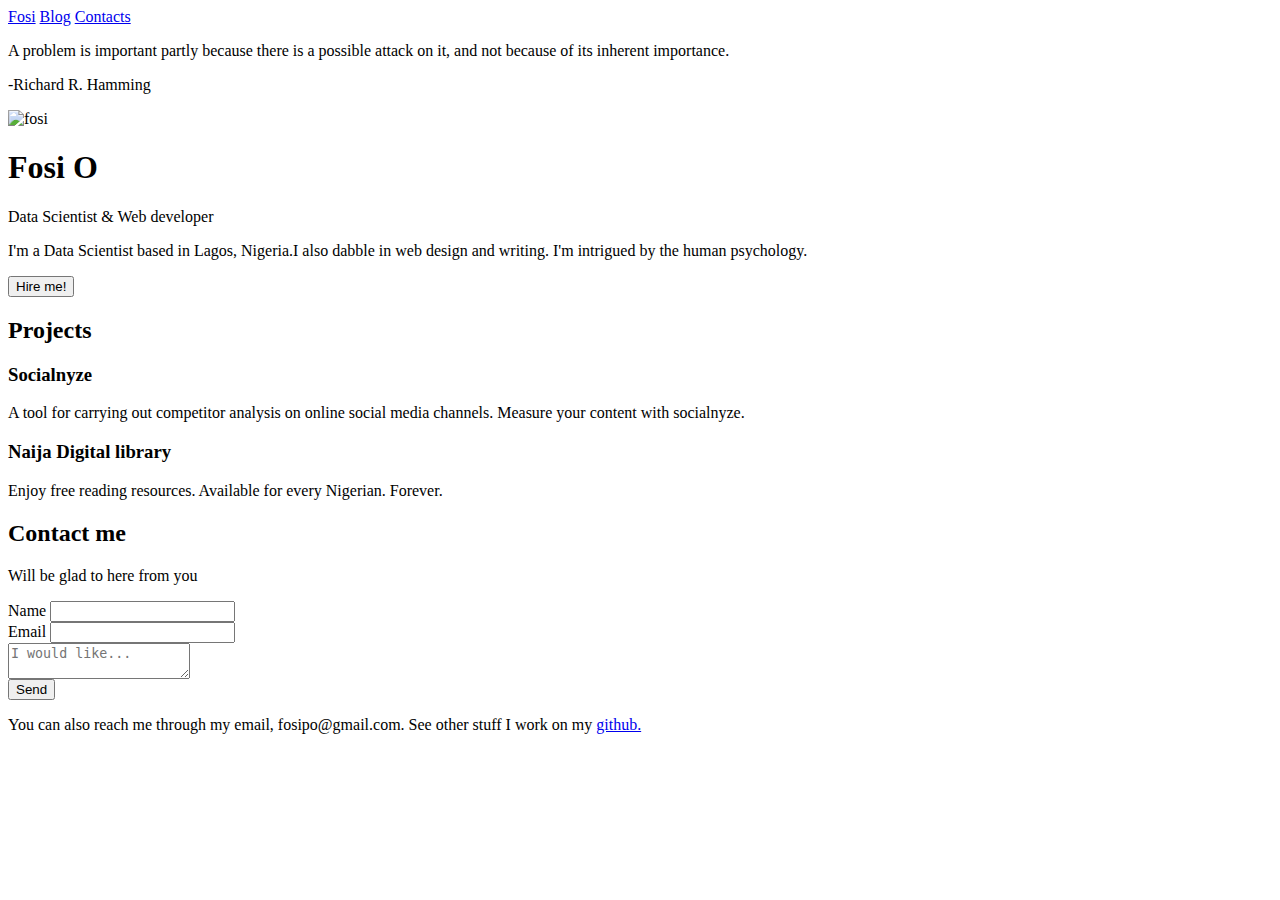
==== index.html @ 05fe22f9 "new changes" ====
<DOCTYPE HTML!>
    <html>

    <head>
        <meta charset="utf-8">

        <!--CSS-->
        <link rel="stylesheet" type="text/css" href="../MENTORDEVS-STAGE-2/css/true.css">
    </head>

    <body>
        <header class="container-wide">
            <nav>
                <a href="./" class="brand">Fosi</a>
                <span class="align-right">
              <a href="./">Blog</a>
              <a href="#contact-form">Contacts</a>
            </span>
            </nav>
        </header>
        <main>
            <div class="cover-and-quote">
                <div class="quote-card card">
                    <p class="quote">A problem is important partly because there is a possible attack on it, and not because of its inherent importance.</p>
                    <p class="attribution">-Richard R. Hamming</p>
                </div>
            </div>

            <div class="introduction">
                <div class="card intro-card">
                    <div class="bio">
                        <img src="../MENTORDEVS-STAGE-2/media/osinimu_avatar.png" class="profile" alt="fosi">
                        <div class="name-card">
                            <h1> Fosi O</h1>
                            <p>Data Scientist & Web developer</p>
                        </div>
                    </div>
                    <div class="intro-text">
                        <p> I'm a Data Scientist based in Lagos, Nigeria.I also dabble in web design and writing. I'm intrigued by the human psychology.</p>
                    </div>
                    <button type="button">Hire me!</button>
                </div>
            </div>
            <div class="project">
                <div class="project-card card">
                    <h2>Projects</h2>
                    <!--Insert individual project cards here-->
                    <div class="single-project-card card un">
                        <div class="project-description">
                            <h3>Socialnyze</h3>
                            <p>A tool for carrying out competitor analysis on online social media channels. Measure your content with socialnyze.</p>
                        </div>
                    </div>
                    <div class="single-project-card card deux">
                        <div class="project-description">
                            <h3>Naija Digital library</h3>
                            <p>Enjoy free reading resources. Available for every Nigerian. Forever.</p>
                        </div>
                    </div>
                    <div class="clear"></div>
                </div>
            </div>
            <div id="contact-form" class="contact-form">
                <div class="contact-form-card card">
                    <h2>Contact me</h2>
                    <p>Will be glad to here from you</p>
                    <form action="./">
                        <div class="input-group half">
                            <label for="name">Name</label>
                            <input type="text" name="name" id="name">
                        </div>
                        <div class="input-group half last">
                            <label for="email">Email</label>
                            <input type="email" name="email" id="email">
                        </div>
                        <div class="input-group text-area clear">
                            <label for="message" hidden>Message</label>
                            <textarea name="message" id="message" placeholder="I would like..."></textarea>
                        </div>
                        <button type="submit">Send</button>
                    </form>
                </div>
                <p class="stand-alone">You can also reach me through my email, fosipo@gmail.com. See other stuff I work on my <a href="www.githun.com/osinimu">github.</a></p>
            </div>

        </main>
        <footer></footer>
    </body>

    </html>
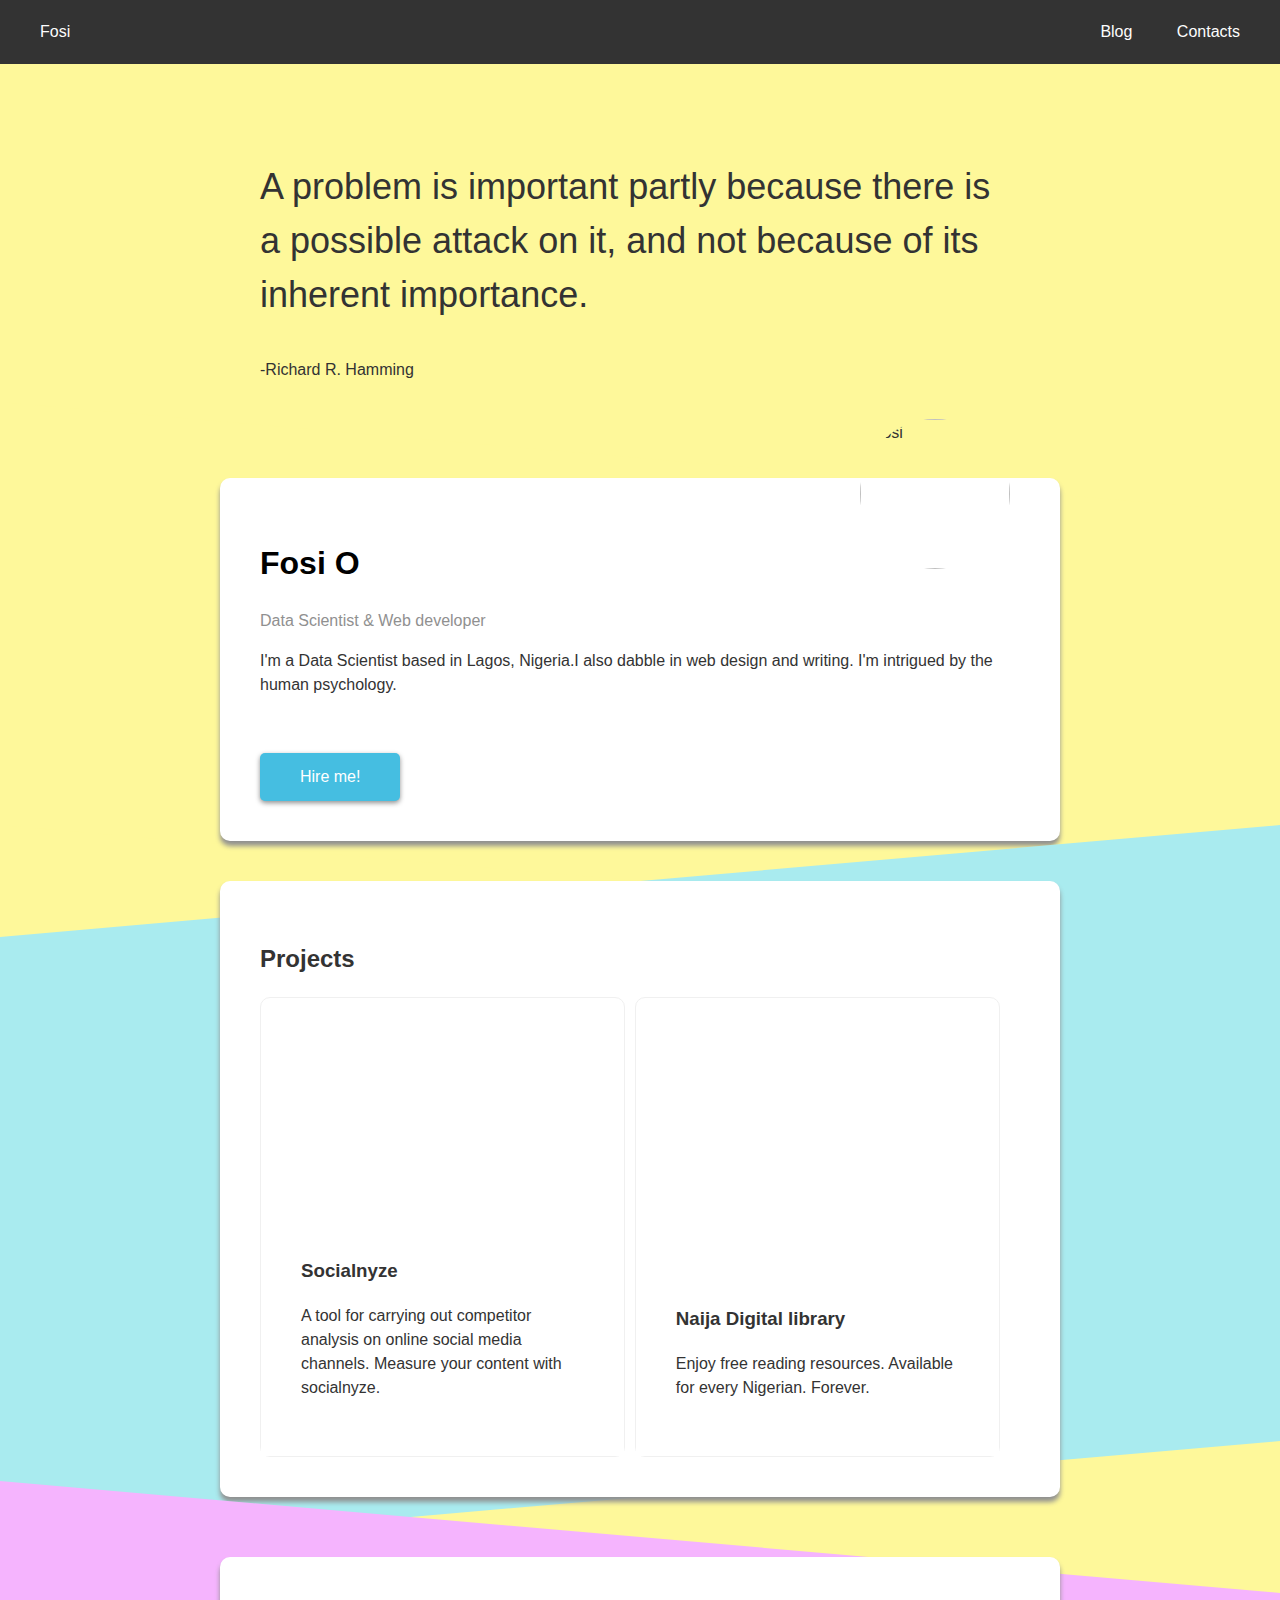
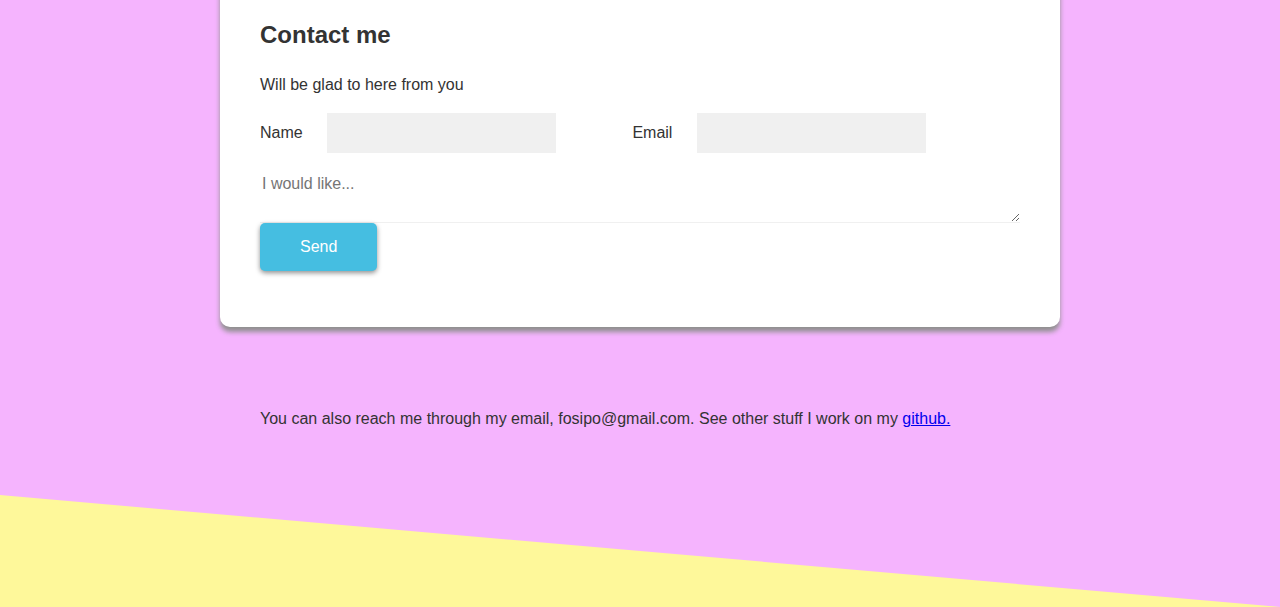
==== commit b4c94182: "css updates 2" ====
--- a/index.html
+++ b/index.html
@@ -5,7 +5,7 @@
         <meta charset="utf-8">
 
         <!--CSS-->
-        <link rel="stylesheet" type="text/css" href="../MENTORDEVS-STAGE-2/css/true.css">
+        <link rel="stylesheet" type="text/css" href="./css/true.css">
     </head>
 
     <body>
--- a/css/true.css
+++ b/css/true.css
@@ -0,0 +1,595 @@
+/*! normalize.css v8.0.1 | MIT License | github.com/necolas/normalize.css */
+
+
+/* Document
+   ========================================================================== */
+
+
+/**
+ * 1. Correct the line height in all browsers.
+ * 2. Prevent adjustments of font size after orientation changes in iOS.
+ */
+
+html {
+    line-height: 1.15;
+    /* 1 */
+    -webkit-text-size-adjust: 100%;
+    /* 2 */
+}
+
+* {
+    box-sizing: border-box;
+}
+
+
+/* Sections
+     ========================================================================== */
+
+
+/**
+   * Remove the margin in all browsers.
+   */
+
+body {
+    line-height: 1.5;
+    background-color: #fef89a;
+    font-family: sans-serif;
+    font-size: 16px;
+    color: #333;
+    margin: 0;
+}
+
+header {
+    background-color: #333;
+}
+
+nav {
+    padding: 20px;
+}
+
+
+/**
+   * Render the `main` element consistently in IE.
+   */
+
+main {
+    display: block;
+}
+
+
+/**
+   * Correct the font size and margin on `h1` elements within `section` and
+   * `article` contexts in Chrome, Firefox, and Safari.
+   */
+
+h1 {
+    font-size: 2em;
+    margin: 0.67em 0;
+    color: #000;
+}
+
+
+/* Grouping content
+     ========================================================================== */
+
+
+/**
+   * 1. Add the correct box sizing in Firefox.
+   * 2. Show the overflow in Edge and IE.
+   */
+
+hr {
+    box-sizing: content-box;
+    /* 1 */
+    height: 0;
+    /* 1 */
+    overflow: visible;
+    /* 2 */
+}
+
+
+/**
+   * 1. Correct the inheritance and scaling of font size in all browsers.
+   * 2. Correct the odd `em` font sizing in all browsers.
+   */
+
+pre {
+    font-family: monospace, monospace;
+    /* 1 */
+    font-size: 1em;
+    /* 2 */
+}
+
+
+/* Text-level semantics
+     ========================================================================== */
+
+
+/**
+   * Remove the gray background on active links in IE 10.
+   */
+
+a {
+    background-color: transparent;
+}
+
+
+/**
+   * 1. Remove the bottom border in Chrome 57-
+   * 2. Add the correct text decoration in Chrome, Edge, IE, Opera, and Safari.
+   */
+
+abbr[title] {
+    border-bottom: none;
+    /* 1 */
+    text-decoration: underline;
+    /* 2 */
+    text-decoration: underline dotted;
+    /* 2 */
+}
+
+
+/**
+   * Add the correct font weight in Chrome, Edge, and Safari.
+   */
+
+b,
+strong {
+    font-weight: bolder;
+}
+
+
+/**
+   * 1. Correct the inheritance and scaling of font size in all browsers.
+   * 2. Correct the odd `em` font sizing in all browsers.
+   */
+
+code,
+kbd,
+samp {
+    font-family: monospace, monospace;
+    /* 1 */
+    font-size: 1em;
+    /* 2 */
+}
+
+
+/**
+   * Add the correct font size in all browsers.
+   */
+
+small {
+    font-size: 80%;
+}
+
+
+/**
+   * Prevent `sub` and `sup` elements from affecting the line height in
+   * all browsers.
+   */
+
+sub,
+sup {
+    font-size: 75%;
+    line-height: 0;
+    position: relative;
+    vertical-align: baseline;
+}
+
+sub {
+    bottom: -0.25em;
+}
+
+sup {
+    top: -0.5em;
+}
+
+
+/* Embedded content
+     ========================================================================== */
+
+
+/**
+   * Remove the border on images inside links in IE 10.
+   */
+
+img {
+    border-style: none;
+}
+
+
+/* Forms
+     ========================================================================== */
+
+
+/**
+   * 1. Change the font styles in all browsers.
+   * 2. Remove the margin in Firefox and Safari.
+   */
+
+button,
+input,
+optgroup,
+select,
+textarea {
+    font-family: inherit;
+    /* 1 */
+    font-size: 100%;
+    /* 1 */
+    line-height: 1.15;
+    /* 1 */
+    margin: 0;
+    /* 2 */
+    min-height: 40px;
+}
+
+
+/**
+   * Show the overflow in IE.
+   * 1. Show the overflow in Edge.
+   */
+
+button,
+input {
+    /* 1 */
+    overflow: visible;
+}
+
+
+/**
+   * Remove the inheritance of text transform in Edge, Firefox, and IE.
+   * 1. Remove the inheritance of text transform in Firefox.
+   */
+
+button,
+select {
+    /* 1 */
+    text-transform: none;
+}
+
+
+/**
+   * Correct the inability to style clickable types in iOS and Safari.
+   */
+
+button,
+[type="button"],
+[type="reset"],
+[type="submit"] {
+    -webkit-appearance: button;
+}
+
+
+/**
+   * Remove the inner border and padding in Firefox.
+   */
+
+button::-moz-focus-inner,
+[type="button"]::-moz-focus-inner,
+[type="reset"]::-moz-focus-inner,
+[type="submit"]::-moz-focus-inner {
+    border-style: none;
+    padding: 0;
+}
+
+
+/**
+   * Restore the focus styles unset by the previous rule.
+   */
+
+button:-moz-focusring,
+[type="button"]:-moz-focusring,
+[type="reset"]:-moz-focusring,
+[type="submit"]:-moz-focusring {
+    outline: 1px dotted ButtonText;
+}
+
+
+/**
+   * Correct the padding in Firefox.
+   */
+
+fieldset {
+    padding: 0.35em 0.75em 0.625em;
+}
+
+
+/**
+   * 1. Correct the text wrapping in Edge and IE.
+   * 2. Correct the color inheritance from `fieldset` elements in IE.
+   * 3. Remove the padding so developers are not caught out when they zero out
+   *    `fieldset` elements in all browsers.
+   */
+
+legend {
+    box-sizing: border-box;
+    /* 1 */
+    color: inherit;
+    /* 2 */
+    display: table;
+    /* 1 */
+    max-width: 100%;
+    /* 1 */
+    padding: 0;
+    /* 3 */
+    white-space: normal;
+    /* 1 */
+}
+
+
+/**
+   * Add the correct vertical alignment in Chrome, Firefox, and Opera.
+   */
+
+progress {
+    vertical-align: baseline;
+}
+
+
+/**
+   * Remove the default vertical scrollbar in IE 10+.
+   */
+
+textarea {
+    overflow: auto;
+    width: 100%;
+    height: 50px;
+    border: none;
+    border-bottom: solid 1px #f0f0f0;
+}
+
+input {
+    border: none;
+    background: #f0f0f0;
+    margin-left: 20px;
+    padding-left: 20px;
+}
+
+
+/**
+   * 1. Add the correct box sizing in IE 10.
+   * 2. Remove the padding in IE 10.
+   */
+
+[type="checkbox"],
+[type="radio"] {
+    box-sizing: border-box;
+    /* 1 */
+    padding: 0;
+    /* 2 */
+}
+
+
+/**
+   * Correct the cursor style of increment and decrement buttons in Chrome.
+   */
+
+[type="number"]::-webkit-inner-spin-button,
+[type="number"]::-webkit-outer-spin-button {
+    height: auto;
+}
+
+
+/**
+   * 1. Correct the odd appearance in Chrome and Safari.
+   * 2. Correct the outline style in Safari.
+   */
+
+[type="search"] {
+    -webkit-appearance: textfield;
+    /* 1 */
+    outline-offset: -2px;
+    /* 2 */
+}
+
+
+/**
+   * Remove the inner padding in Chrome and Safari on macOS.
+   */
+
+[type="search"]::-webkit-search-decoration {
+    -webkit-appearance: none;
+}
+
+
+/**
+   * 1. Correct the inability to style clickable types in iOS and Safari.
+   * 2. Change font properties to `inherit` in Safari.
+   */
+
+ ::-webkit-file-upload-button {
+    -webkit-appearance: button;
+    /* 1 */
+    font: inherit;
+    /* 2 */
+}
+
+
+/* Interactive
+     ========================================================================== */
+
+
+/*
+   * Add the correct display in Edge, IE 10+, and Firefox.
+   */
+
+details {
+    display: block;
+}
+
+
+/*
+   * Add the correct display in all browsers.
+   */
+
+summary {
+    display: list-item;
+}
+
+
+/* Misc
+     ========================================================================== */
+
+
+/**
+   * Add the correct display in IE 10+.
+   */
+
+template {
+    display: none;
+}
+
+
+/**
+   * Add the correct display in IE 10.
+   */
+
+[hidden] {
+    display: none;
+}
+
+.align-right {
+    float: right;
+}
+
+nav a {
+    color: #fdfdfd;
+    margin: 0 20px 0 20px;
+    text-decoration: none;
+}
+
+.card {
+    padding: 40px 40px 40px 40px;
+    max-width: 840px;
+    margin: auto auto auto auto;
+    background: #fff;
+    box-shadow: 0 5px 5px 0px #909090;
+    ;
+    border-radius: 10px;
+}
+
+.quote-card.card {
+    box-shadow: none;
+    margin: 20px auto 20px auto;
+    background: transparent;
+}
+
+p.quote {
+    font-size: 2.25rem;
+}
+
+.intro-text {
+    padding-bottom: 40px;
+}
+
+.introduction {
+    background-color: #fef89a;
+    width: 100%;
+    padding: 20px 0 40px 0;
+    transform: skewY(5deg);
+}
+
+.intro-card {
+    transform: skewY(-5deg);
+}
+
+.name-card {
+    color: #909090;
+}
+
+img.profile {
+    float: right;
+    width: 150px;
+    margin: -120px 10px 0 0;
+    border-radius: 50%;
+}
+
+button {
+    background-color: #45bee1;
+    color: #fff;
+    border: none;
+    min-height: 40px;
+    padding: 15px 40px 15px 40px;
+    border-radius: 5px;
+    box-shadow: 0 2px 5px 0px #909090;
+}
+
+.project {
+    background-color: #a9ebef;
+    transform: skewY(-5deg);
+    width: 100%;
+}
+
+.project-card {
+    transform: skewY(5deg);
+    margin-bottom: 40px;
+    background-image:
+}
+
+.clear {
+    clear: both;
+}
+
+.single-project-card {
+    width: 48%;
+    float: left;
+    margin-right: 10px;
+    min-height: 460px;
+    box-shadow: none;
+    border: solid 1px #f0f0f0;
+    padding: 0;
+    position: relative;
+}
+
+.project-description {
+    padding: 40px;
+    position: absolute;
+    bottom: 0;
+    background: #fff;
+}
+
+.un {
+    background-image: url(../MENTORDEVS-STAGE-2/media/socialnyze.png);
+    background-size: cover;
+    background-repeat: no-repeat;
+    background-position: bottom;
+}
+
+.deux {
+    background-image: url(../MENTORDEVS-STAGE-2/media/library.png);
+    background-size: cover;
+    background-repeat: no-repeat;
+    background-position: bottom;
+}
+
+.contact-form {
+    background-color: #f5b4fe;
+    width: 100%;
+    padding: 20px 0 40px 0;
+    transform: skewY(5deg);
+}
+
+.contact-form-card {
+    transform: skewY(-5deg);
+    margin: 0 auto 40px auto;
+}
+
+.stand-alone {
+    transform: skewY(-5deg);
+    margin: 40px auto 40px auto;
+    max-width: 840px;
+    padding: 40px;
+}
+
+input-group {
+    margin: 20px 0 20px 0;
+}
+
+.input-group.half {
+    width: 49%;
+    float: left;
+}
+
+.input-group.clear {
+    padding-top: 20px;
+}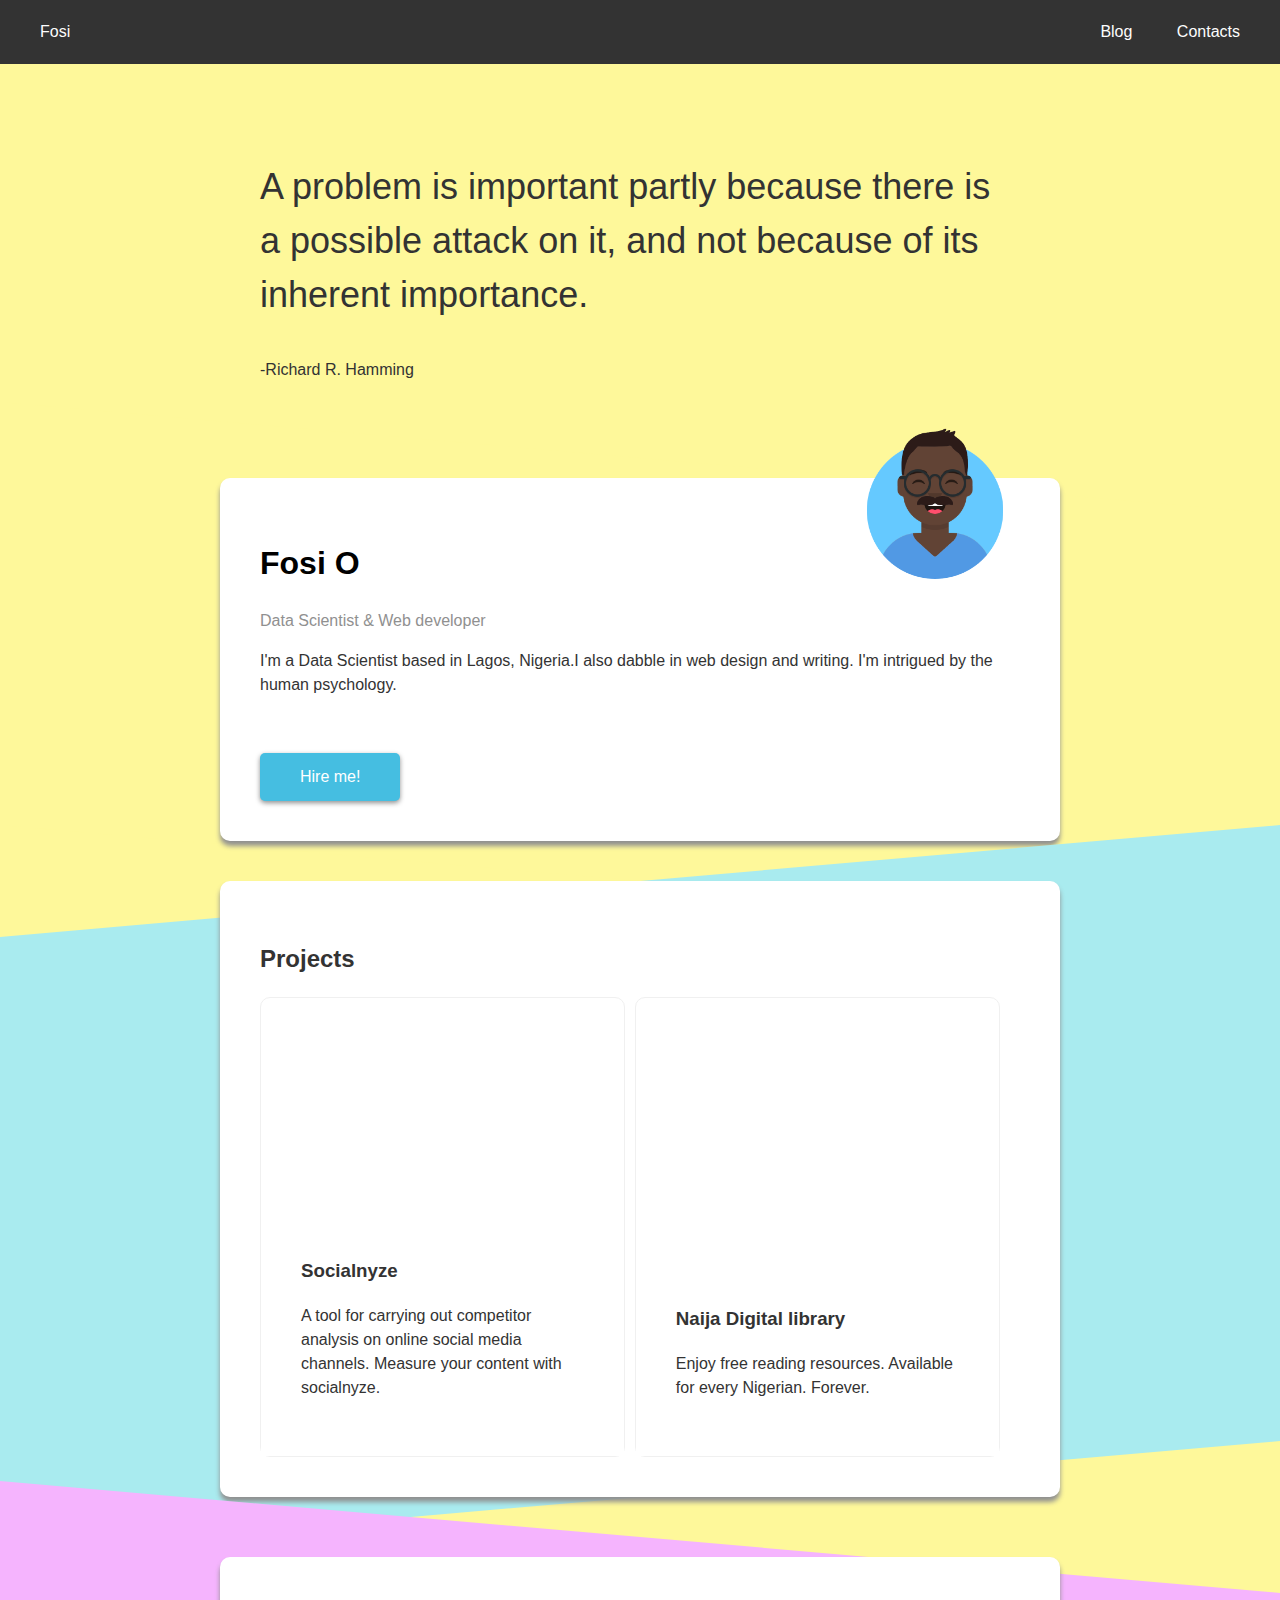
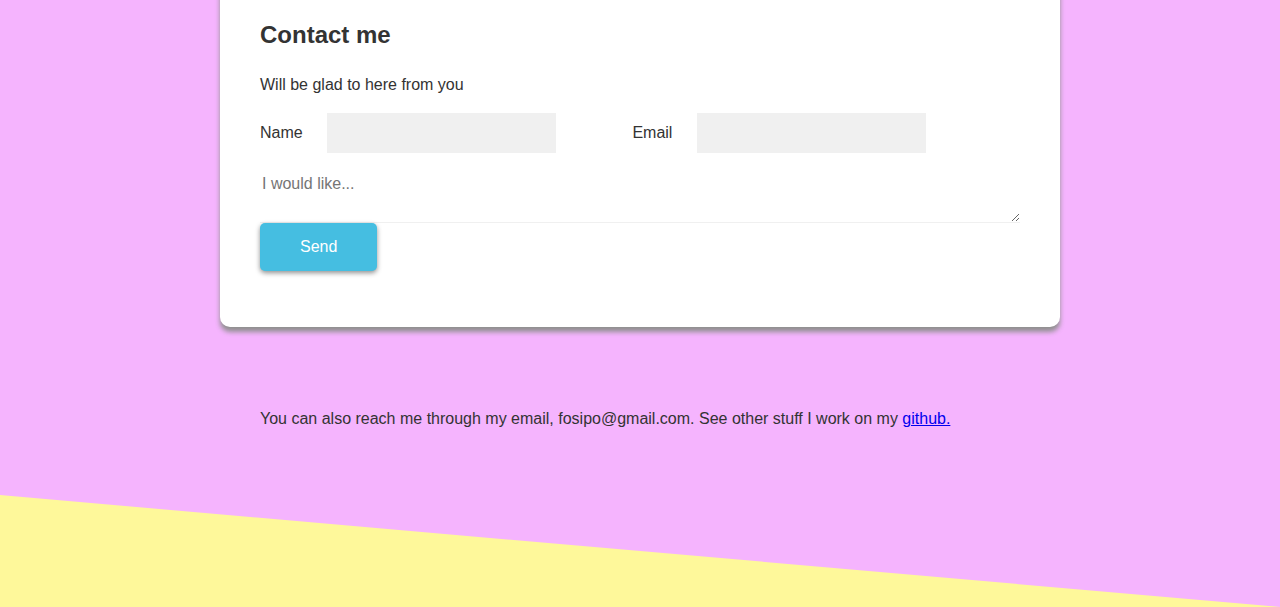
==== commit 5b830079: "add avatar" ====
--- a/index.html
+++ b/index.html
@@ -29,7 +29,7 @@
             <div class="introduction">
                 <div class="card intro-card">
                     <div class="bio">
-                        <img src="../MENTORDEVS-STAGE-2/media/osinimu_avatar.png" class="profile" alt="fosi">
+                        <img src="./media/osinimu_avatar.png" class="profile" alt="fosi">
                         <div class="name-card">
                             <h1> Fosi O</h1>
                             <p>Data Scientist & Web developer</p>
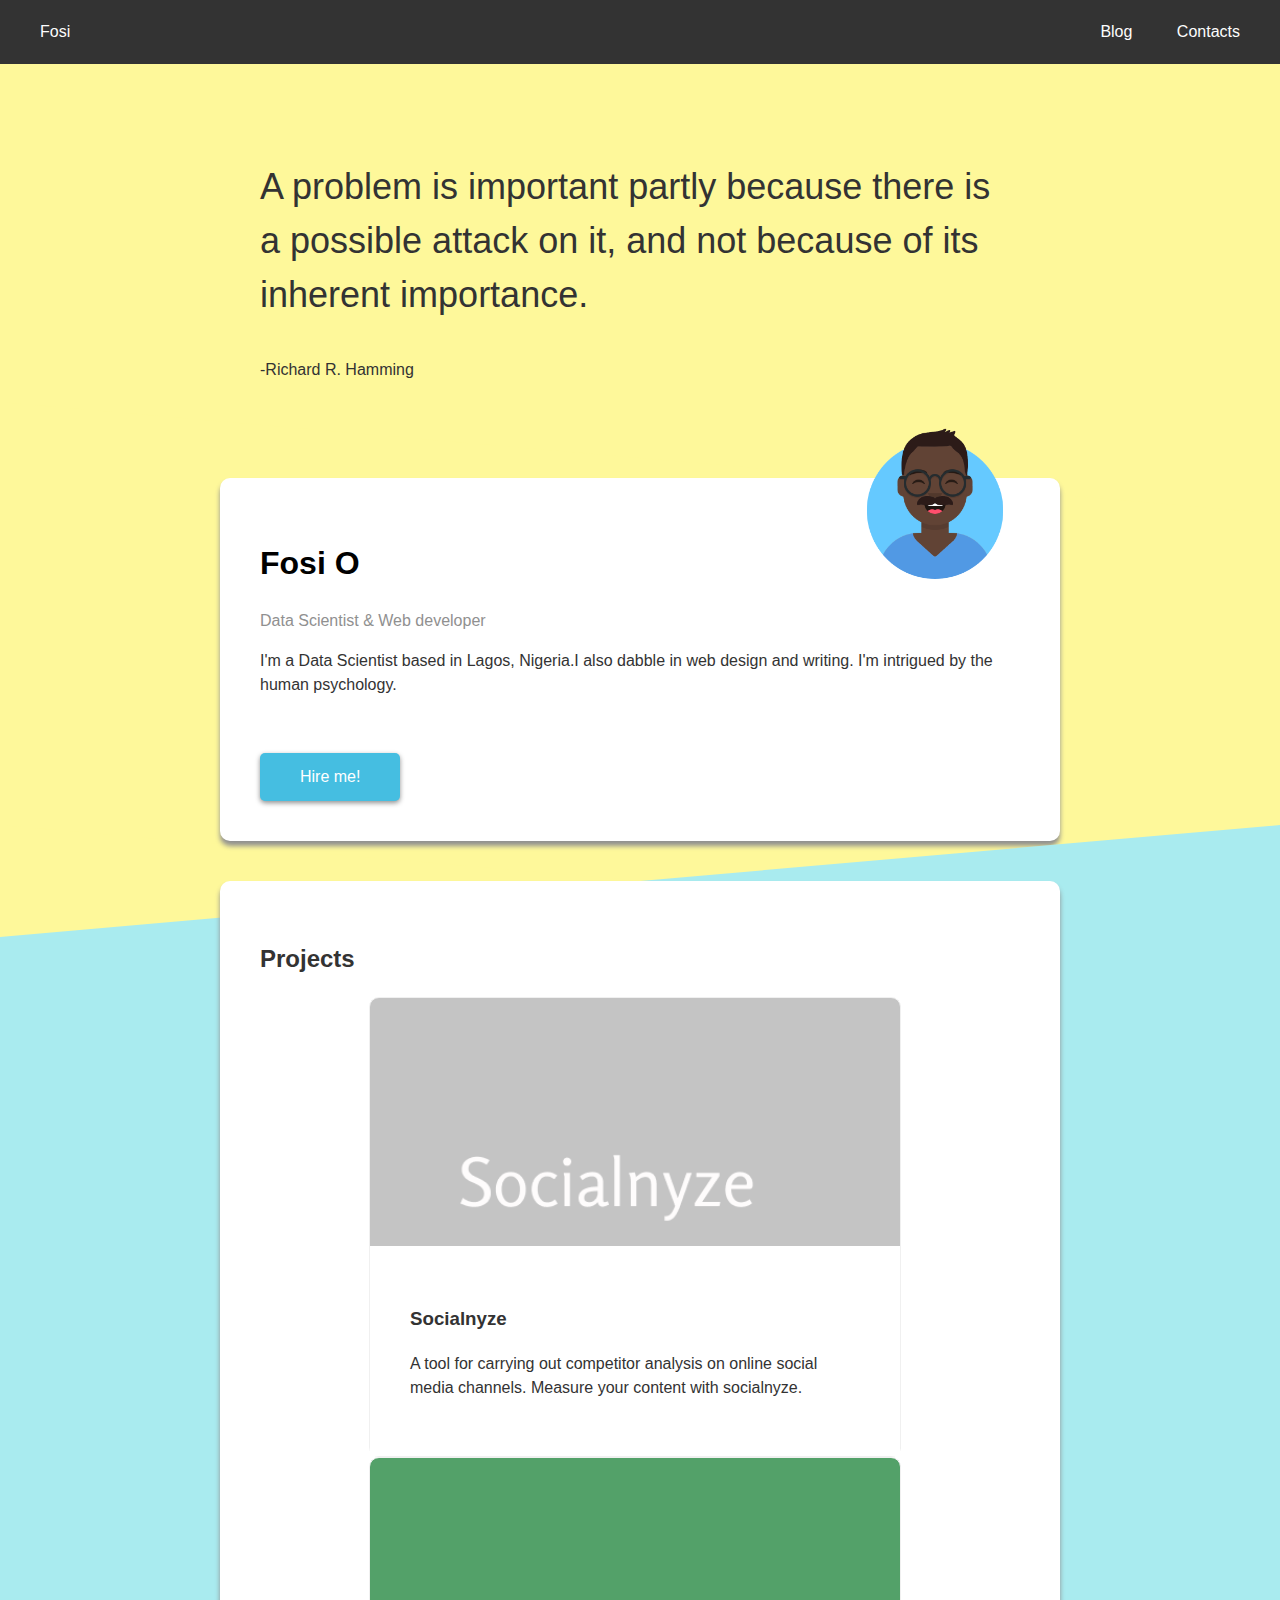
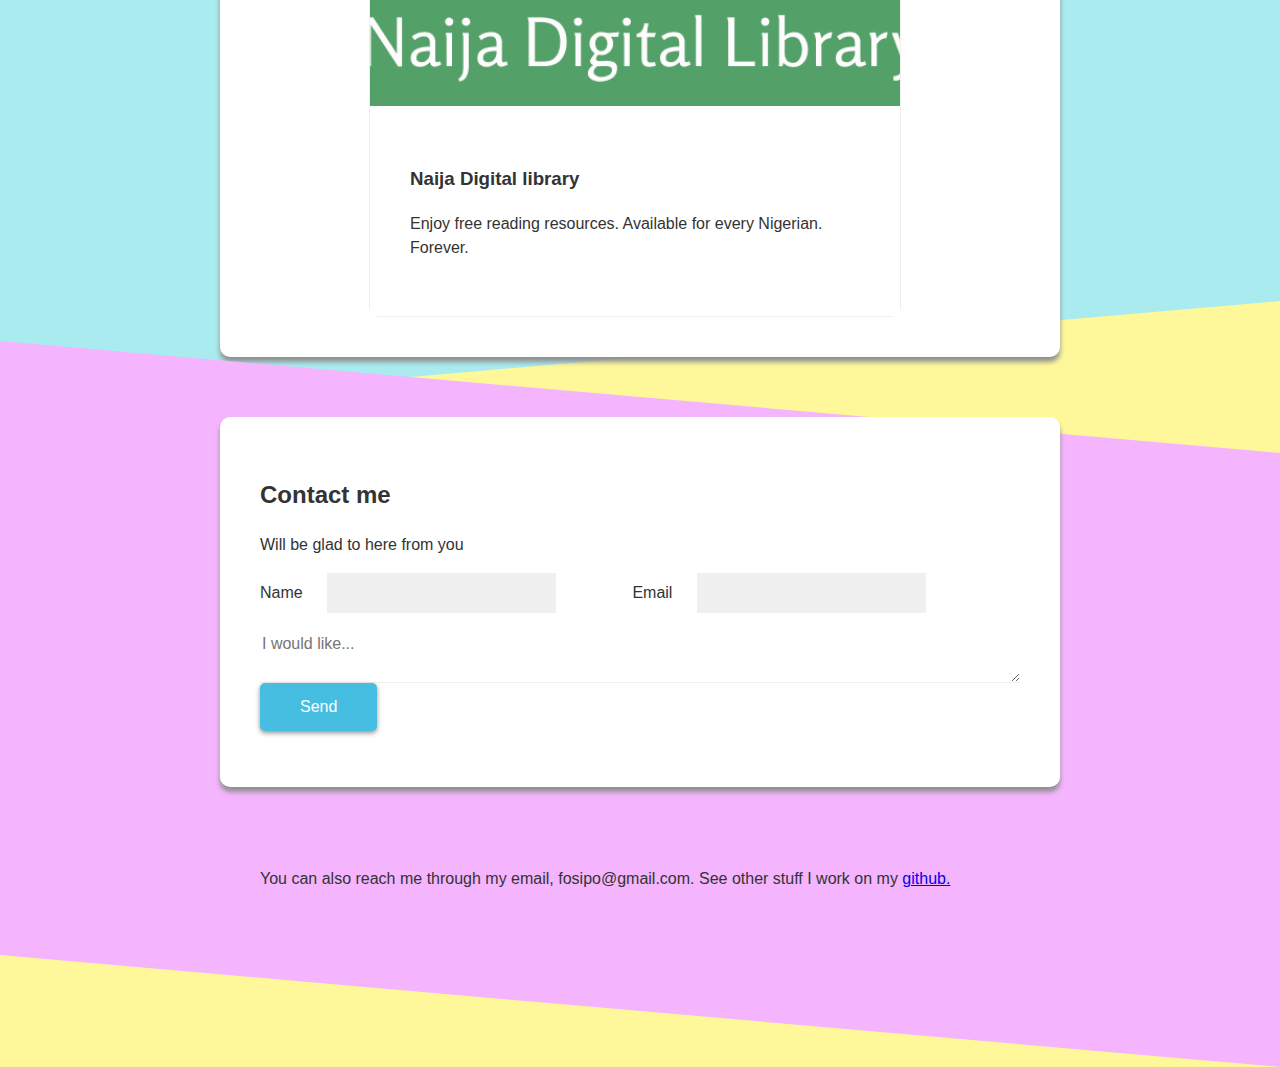
==== commit d37cd94a: "Updated projects" ====
--- a/index.html
+++ b/index.html
@@ -45,16 +45,18 @@
                 <div class="project-card card">
                     <h2>Projects</h2>
                     <!--Insert individual project cards here-->
-                    <div class="single-project-card card un">
-                        <div class="project-description">
+                    <div  class="single-projects">
+                        <div class="single-project-card card un">
+                          <div class="project-description">
                             <h3>Socialnyze</h3>
                             <p>A tool for carrying out competitor analysis on online social media channels. Measure your content with socialnyze.</p>
+                          </div>
                         </div>
-                    </div>
-                    <div class="single-project-card card deux">
-                        <div class="project-description">
+                        <div class="single-project-card card deux">
+                          <div class="project-description">
                             <h3>Naija Digital library</h3>
                             <p>Enjoy free reading resources. Available for every Nigerian. Forever.</p>
+                          </div>
                         </div>
                     </div>
                     <div class="clear"></div>
--- a/css/true.css
+++ b/css/true.css
@@ -541,6 +541,21 @@
     position: relative;
 }
 
+@media only screen and (min-width: 768px) {
+    .single-projects {
+        display: flex;
+        flex-direction: column;
+        align-items: center;
+    }
+}
+
+@media only screen and (min-width: 768px) {
+    .single-project-card {
+        margin-left: 0;
+        width: 70%;
+    }
+}
+
 .project-description {
     padding: 40px;
     position: absolute;
@@ -549,14 +564,14 @@
 }
 
 .un {
-    background-image: url(../MENTORDEVS-STAGE-2/media/socialnyze.png);
+    background-image: url(../media/socialnyze.png);
     background-size: cover;
     background-repeat: no-repeat;
     background-position: bottom;
 }
 
 .deux {
-    background-image: url(../MENTORDEVS-STAGE-2/media/library.png);
+    background-image: url(../media/library.png);
     background-size: cover;
     background-repeat: no-repeat;
     background-position: bottom;
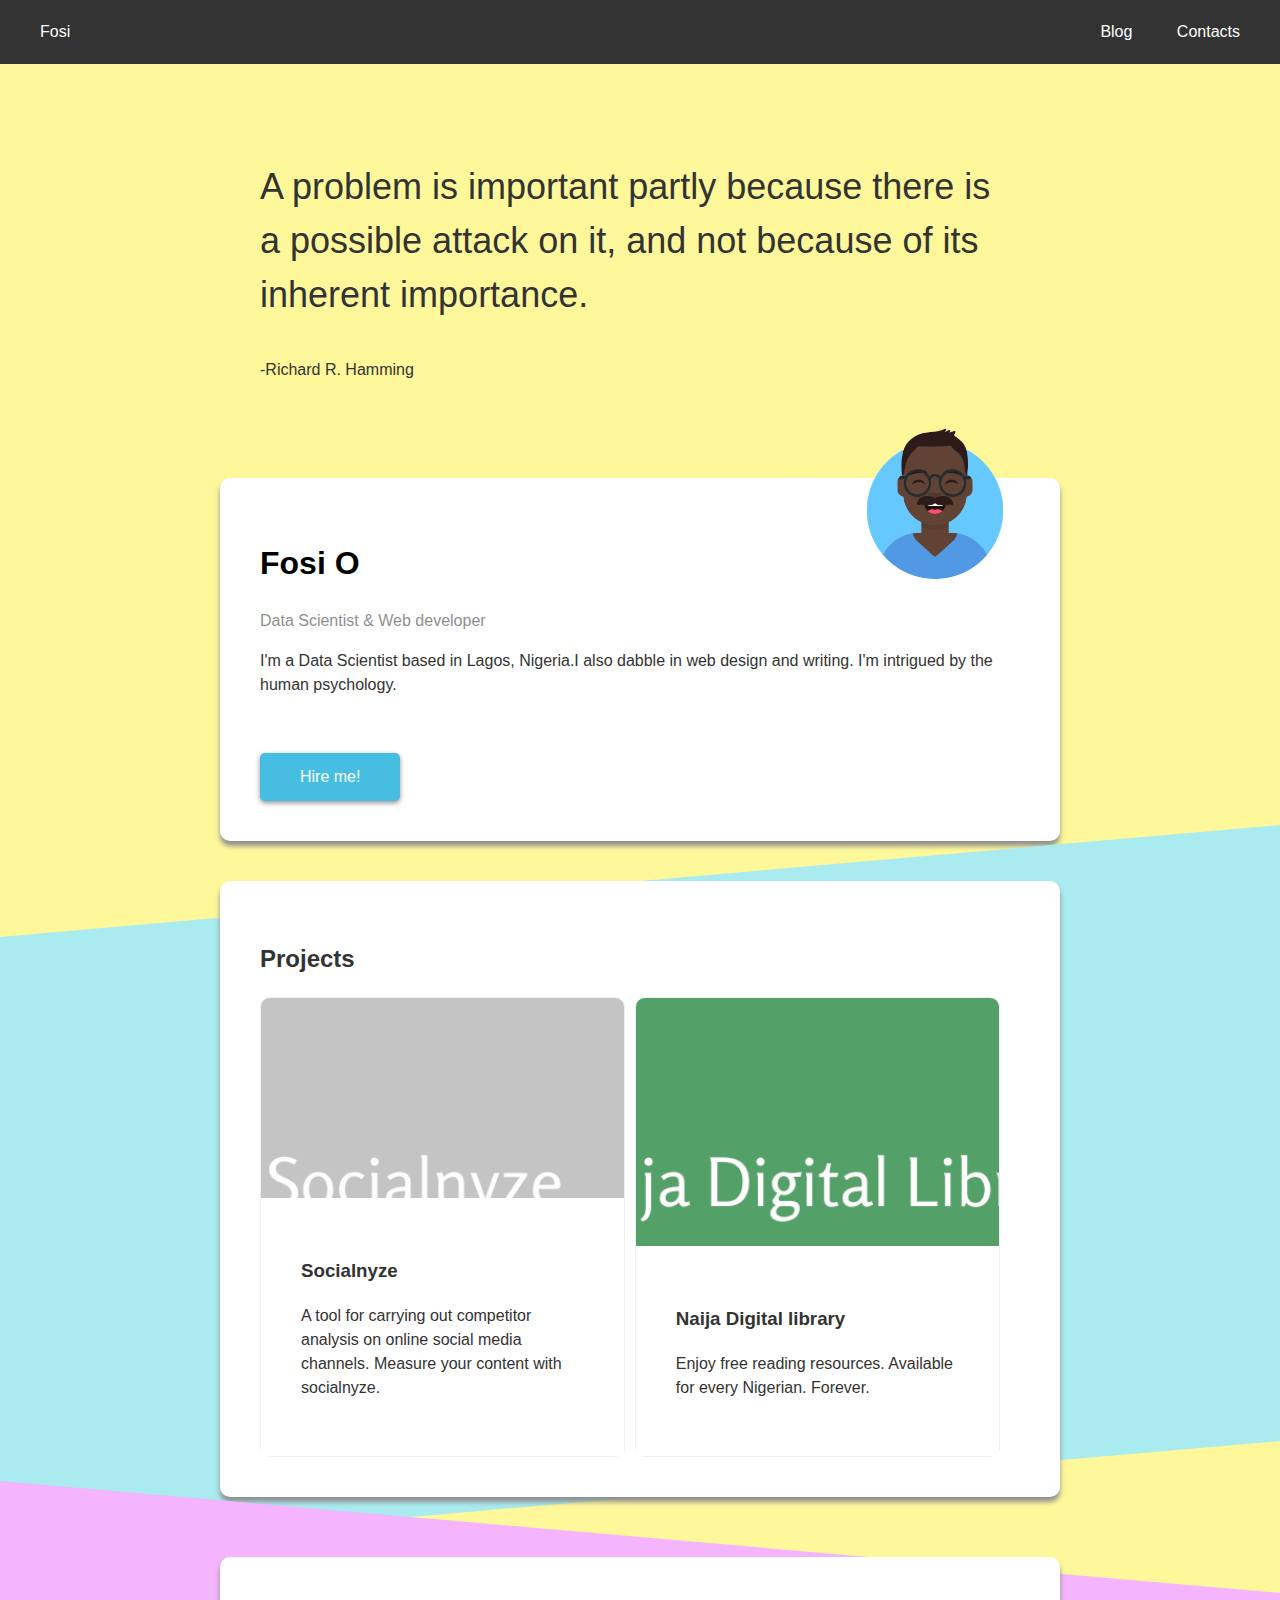
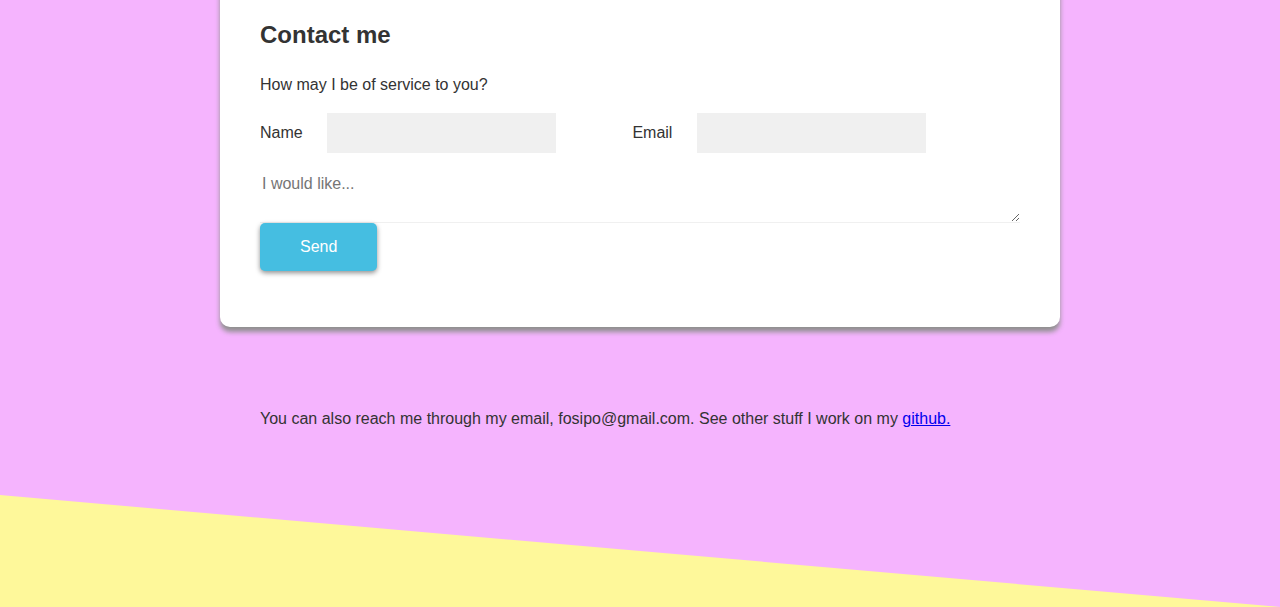
==== commit bdeb6a7b: "Responsive menu added" ====
--- a/index.html
+++ b/index.html
@@ -5,13 +5,22 @@
         <meta charset="utf-8">
 
         <!--CSS-->
+        <link rel="stylesheet" href="https://use.fontawesome.com/releases/v5.6.3/css/all.css" integrity="sha384-UHRtZLI+pbxtHCWp1t77Bi1L4ZtiqrqD80Kn4Z8NTSRyMA2Fd33n5dQ8lWUE00s/" crossorigin="anonymous">
         <link rel="stylesheet" type="text/css" href="./css/true.css">
+
+        <!--JS-->
+        
+        
     </head>
 
     <body>
         <header class="container-wide">
+            
             <nav>
                 <a href="./" class="brand">Fosi</a>
+                <div class="Navbar__Link Navbar__Link-toggle">
+                    <i class="fas fa-ellipsis-h"></i>
+                </div>
                 <span class="align-right">
               <a href="./">Blog</a>
               <a href="#contact-form">Contacts</a>
@@ -65,7 +74,7 @@
             <div id="contact-form" class="contact-form">
                 <div class="contact-form-card card">
                     <h2>Contact me</h2>
-                    <p>Will be glad to here from you</p>
+                    <p>How may I be of service to you?</p>
                     <form action="./">
                         <div class="input-group half">
                             <label for="name">Name</label>
@@ -89,4 +98,14 @@
         <footer></footer>
     </body>
 
-    </html>+    </html>
+
+    <script type="text/javascript"> 
+            function classToggle() {
+                const navs = document.querySelectorAll('.align-right')
+  
+                navs.forEach(nav => nav.classList.toggle('Navbar__ToggleShow'));
+            }
+            document.querySelector('.Navbar__Link-toggle')
+               .addEventListener('click', classToggle);
+    </script>--- a/css/true.css
+++ b/css/true.css
@@ -541,18 +541,52 @@
     position: relative;
 }
 
-@media only screen and (min-width: 768px) {
+.fas.fa-ellipsis-h {
+    font-size: 35px;
+    color: #65c9fd;
+}
+
+.Navbar__Link-toggle {
+    display: none;
+}
+
+@media (min-width: 768px) and (max-width: 1024px) {
     .single-projects {
         display: flex;
         flex-direction: column;
         align-items: center;
     }
-}
-
-@media only screen and (min-width: 768px) {
     .single-project-card {
         margin-left: 0;
         width: 70%;
+    }
+    header {
+        padding: 25px;
+    }
+    .brand {
+        font-size: 30px;
+    }
+    .align-right {
+        display: flex;
+        flex-direction: column;
+    }
+    .align-right {
+        display: none;
+    }
+    .Navbar__Link-toggle {
+        float: right;
+        display: initial;
+        cursor: pointer;
+    }
+    .Navbar__ToggleShow {
+        display: flex;
+        flex-direction: column;
+        background-color: #65c9fd;
+        padding: 50px;
+        margin-right: 15px;
+    }
+    .align-right.Navbar__ToggleShow {
+        font-size: 35px;
     }
 }
 
